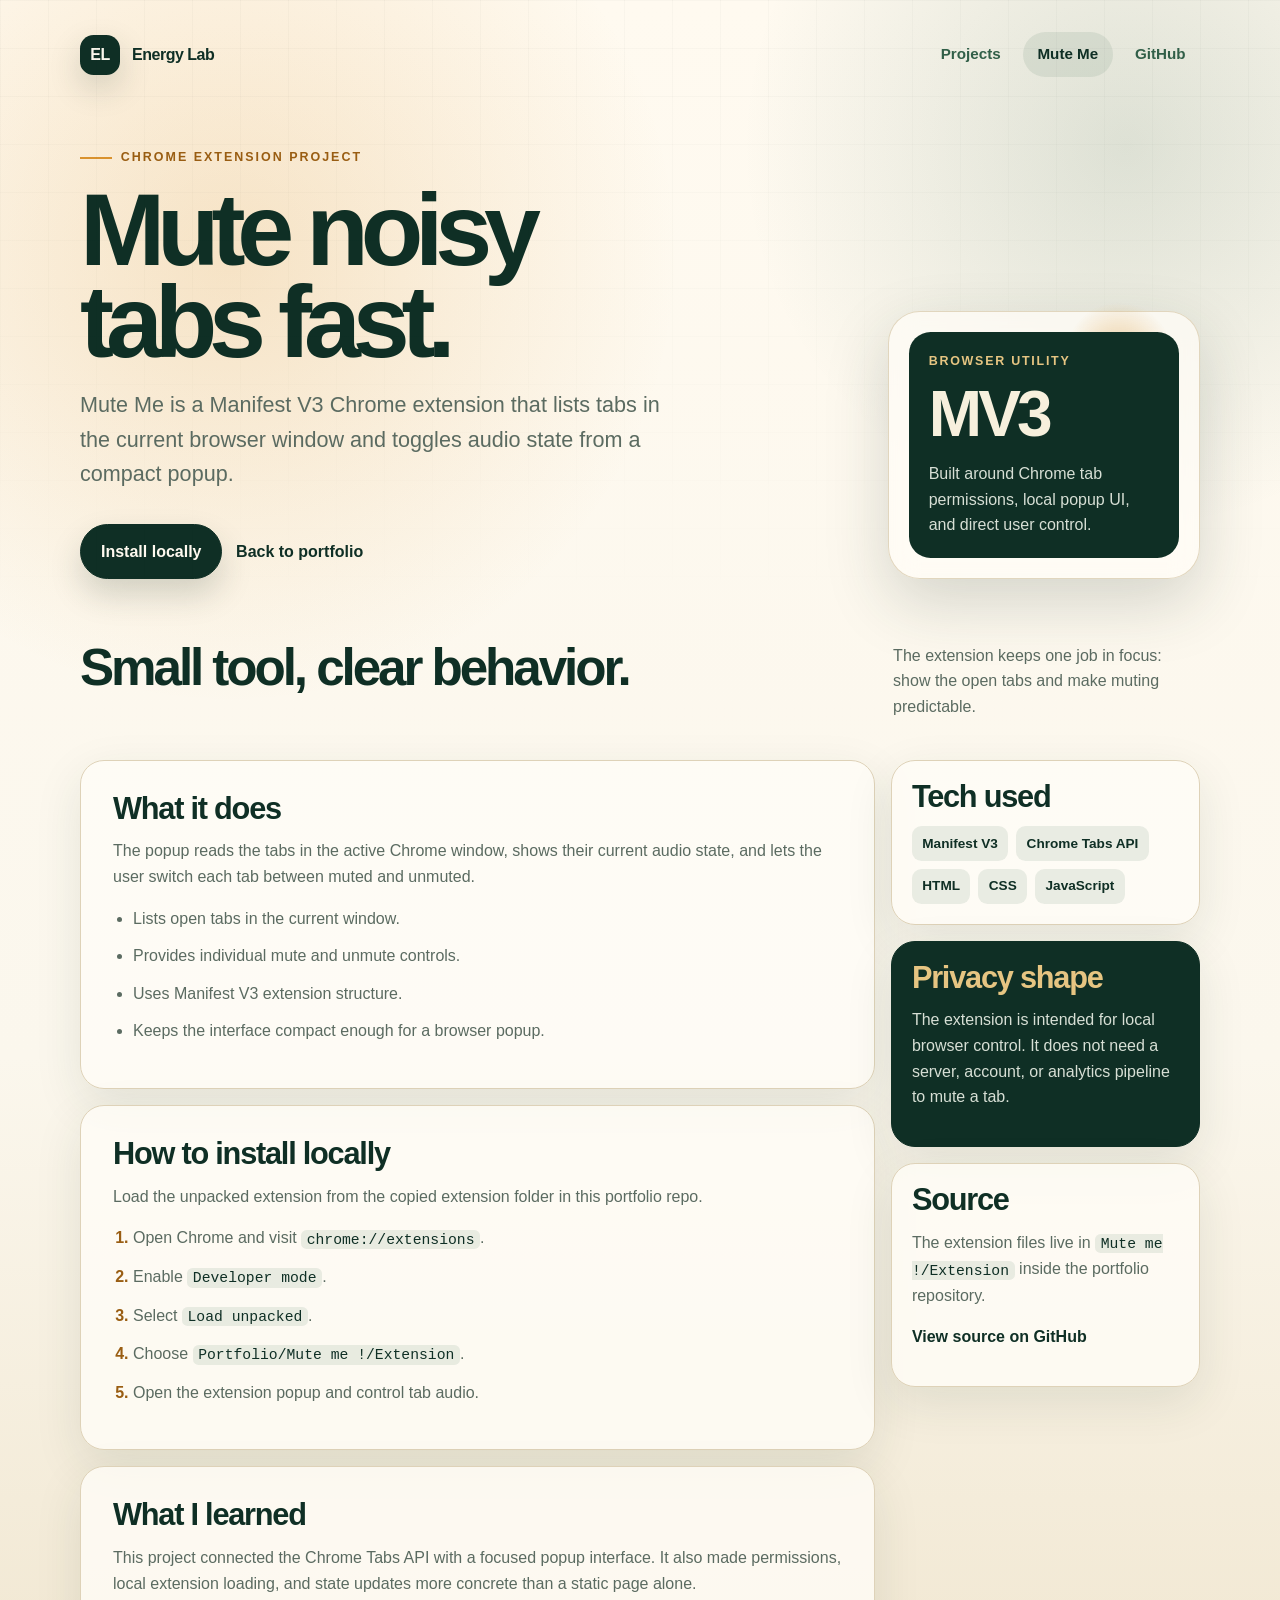
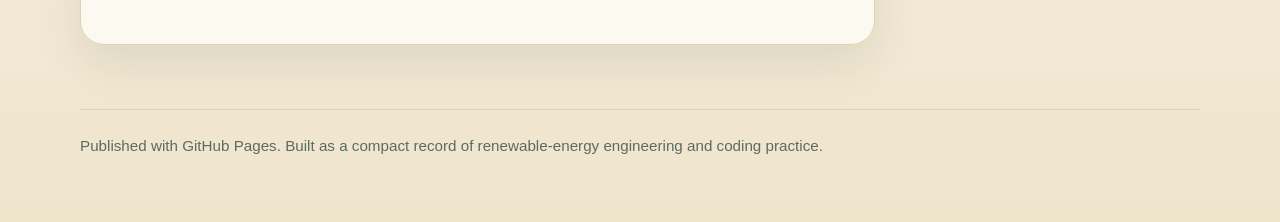
==== project1.html @ e83a7c5d "Initial commit: portfolio pages" ====
<!DOCTYPE html>
<html lang="en">
<head>
    <meta charset="UTF-8">
    <meta name="viewport" content="width=device-width, initial-scale=1.0">
    <meta name="description" content="Mute Me is a Manifest V3 Chrome extension for toggling tab audio from a compact popup interface.">
    <meta name="theme-color" content="#0f2f25">
    <meta property="og:title" content="Mute Me Chrome Extension">
    <meta property="og:description" content="A focused browser utility for muting and unmuting Chrome tabs from one popup.">
    <meta property="og:type" content="website">
    <title>Mute Me | Chrome Extension Project</title>
    <style>
        :root {
            --ink: #102019;
            --muted: #5b6b61;
            --paper: #fbf7ed;
            --surface: #fffdf7;
            --surface-strong: #f0e6cf;
            --line: #ded2b8;
            --forest: #0f2f25;
            --moss: #315f48;
            --sun: #d9922e;
            --sun-dark: #995d12;
            --shadow: rgba(31, 54, 42, 0.18);
        }

        * {
            box-sizing: border-box;
        }

        html {
            scroll-behavior: smooth;
        }

        body {
            margin: 0;
            font-family: Aptos, "Segoe UI", Tahoma, sans-serif;
            color: var(--ink);
            background:
                radial-gradient(circle at 18% 14%, rgba(217, 146, 46, 0.22), transparent 28rem),
                radial-gradient(circle at 88% 8%, rgba(49, 95, 72, 0.16), transparent 24rem),
                linear-gradient(180deg, #fffaf0 0%, var(--paper) 58%, #efe4cc 100%);
            min-height: 100vh;
            line-height: 1.6;
            -webkit-tap-highlight-color: rgba(217, 146, 46, 0.24);
        }

        body::before {
            content: "";
            position: fixed;
            inset: 0;
            pointer-events: none;
            background-image:
                linear-gradient(rgba(15, 47, 37, 0.035) 1px, transparent 1px),
                linear-gradient(90deg, rgba(15, 47, 37, 0.035) 1px, transparent 1px);
            background-size: 3rem 3rem;
            mask-image: linear-gradient(180deg, rgba(0, 0, 0, 0.72), transparent 70%);
        }

        a {
            color: inherit;
        }

        a:focus-visible {
            outline: 3px solid var(--sun);
            outline-offset: 4px;
        }

        .skip-link {
            position: absolute;
            left: 1rem;
            top: 1rem;
            z-index: 10;
            padding: 0.75rem 1rem;
            color: white;
            background: var(--forest);
            border-radius: 999px;
            transform: translateY(-150%);
            transition: transform 180ms ease;
        }

        .skip-link:focus {
            transform: translateY(0);
        }

        .page {
            width: min(1120px, calc(100% - 2rem));
            margin: 0 auto;
            padding: 2rem 0 3rem;
        }

        .site-header {
            display: flex;
            align-items: center;
            justify-content: space-between;
            gap: 1rem;
            margin-bottom: 4rem;
        }

        .brand {
            display: inline-flex;
            align-items: center;
            gap: 0.75rem;
            color: var(--forest);
            font-weight: 800;
            letter-spacing: -0.03em;
            text-decoration: none;
        }

        .brand-mark {
            display: grid;
            width: 2.5rem;
            height: 2.5rem;
            place-items: center;
            color: var(--paper);
            background: var(--forest);
            border-radius: 0.85rem;
            box-shadow: 0 0.8rem 2rem var(--shadow);
            font-variant-numeric: tabular-nums;
        }

        .nav {
            display: flex;
            align-items: center;
            gap: 0.5rem;
        }

        .nav a {
            padding: 0.65rem 0.9rem;
            color: var(--moss);
            font-size: 0.95rem;
            font-weight: 700;
            text-decoration: none;
            border-radius: 999px;
            transition: color 180ms ease, background-color 180ms ease;
        }

        .nav a:hover,
        .nav a[aria-current="page"] {
            color: var(--forest);
            background: rgba(49, 95, 72, 0.1);
        }

        h1,
        h2,
        h3,
        p {
            margin-top: 0;
        }

        .hero {
            display: grid;
            grid-template-columns: minmax(0, 1fr) minmax(18rem, 0.42fr);
            gap: clamp(2rem, 5vw, 4.5rem);
            align-items: end;
            margin-bottom: 4rem;
        }

        .eyebrow {
            display: inline-flex;
            align-items: center;
            gap: 0.55rem;
            margin: 0 0 1rem;
            color: var(--sun-dark);
            font-size: 0.78rem;
            font-weight: 800;
            letter-spacing: 0.16em;
            text-transform: uppercase;
        }

        .eyebrow::before {
            content: "";
            width: 2rem;
            height: 2px;
            background: var(--sun);
        }

        h1 {
            max-width: 11ch;
            margin-bottom: 1.25rem;
            color: var(--forest);
            font-size: clamp(3.25rem, 8vw, 6.8rem);
            line-height: 0.9;
            letter-spacing: -0.08em;
            text-wrap: balance;
        }

        .lead {
            max-width: 42rem;
            margin-bottom: 2rem;
            color: var(--muted);
            font-size: clamp(1.08rem, 2vw, 1.35rem);
            text-wrap: pretty;
        }

        .actions {
            display: flex;
            flex-wrap: wrap;
            gap: 0.85rem;
            align-items: center;
        }

        .button,
        .text-link {
            font-weight: 800;
            text-decoration: none;
        }

        .button {
            display: inline-flex;
            align-items: center;
            justify-content: center;
            min-height: 3rem;
            padding: 0.85rem 1.25rem;
            color: #fffaf0;
            background: var(--forest);
            border: 1px solid var(--forest);
            border-radius: 999px;
            box-shadow: 0 1rem 2rem var(--shadow);
            transition: transform 180ms ease, box-shadow 180ms ease, background-color 180ms ease;
        }

        .button:hover {
            background: var(--moss);
            box-shadow: 0 1.25rem 2.4rem rgba(31, 54, 42, 0.24);
            transform: translateY(-2px);
        }

        .button:active {
            transform: translateY(0);
        }

        .text-link {
            color: var(--forest);
            transition: color 180ms ease;
        }

        .text-link:hover {
            color: var(--sun-dark);
        }

        .project-panel {
            position: relative;
            padding: 1.25rem;
            background: rgba(255, 253, 247, 0.72);
            border: 1px solid rgba(222, 210, 184, 0.9);
            border-radius: 2rem;
            box-shadow: 0 1.5rem 4rem var(--shadow);
            backdrop-filter: blur(14px);
        }

        .project-panel::before {
            content: "";
            position: absolute;
            inset: -0.75rem 1.5rem auto auto;
            width: 7rem;
            height: 7rem;
            background: radial-gradient(circle, rgba(217, 146, 46, 0.42), transparent 68%);
            border-radius: 50%;
        }

        .panel-card {
            position: relative;
            padding: 1.25rem;
            color: #f7f0dd;
            background: var(--forest);
            border-radius: 1.35rem;
        }

        .panel-label {
            margin-bottom: 0.75rem;
            color: #e6c582;
            font-size: 0.78rem;
            font-weight: 800;
            letter-spacing: 0.14em;
            text-transform: uppercase;
        }

        .panel-value {
            margin-bottom: 1rem;
            font-size: clamp(2.6rem, 6vw, 4rem);
            font-weight: 900;
            line-height: 0.95;
            letter-spacing: -0.06em;
            font-variant-numeric: tabular-nums;
        }

        .panel-card p:last-child {
            margin-bottom: 0;
            color: #d7dfd5;
        }

        .section-heading {
            display: grid;
            grid-template-columns: minmax(0, 0.72fr) minmax(16rem, 0.28fr);
            gap: 1.5rem;
            align-items: end;
            margin-bottom: 1.5rem;
        }

        h2 {
            color: var(--forest);
            font-size: clamp(2rem, 4vw, 3.8rem);
            line-height: 0.98;
            letter-spacing: -0.06em;
            text-wrap: balance;
        }

        .section-heading p {
            color: var(--muted);
        }

        .content-grid {
            display: grid;
            grid-template-columns: minmax(0, 0.72fr) minmax(16rem, 0.28fr);
            gap: 1rem;
            align-items: start;
            margin-bottom: 3rem;
        }

        .card,
        .side-card {
            background: rgba(255, 253, 247, 0.82);
            border: 1px solid var(--line);
            border-radius: 1.5rem;
            box-shadow: 0 1rem 3rem rgba(31, 54, 42, 0.1);
        }

        .card {
            padding: clamp(1.25rem, 3vw, 2rem);
        }

        .card + .card {
            margin-top: 1rem;
        }

        .card h3,
        .side-card h3 {
            margin-bottom: 0.85rem;
            color: var(--forest);
            font-size: clamp(1.35rem, 2.4vw, 2rem);
            line-height: 1.05;
            letter-spacing: -0.04em;
        }

        .card p,
        .card li,
        .side-card p,
        .side-card li {
            color: var(--muted);
        }

        .feature-list,
        .tech-list,
        .steps {
            margin: 0;
            padding-left: 1.25rem;
        }

        .feature-list li,
        .steps li {
            margin-bottom: 0.75rem;
        }

        .steps li::marker {
            color: var(--sun-dark);
            font-weight: 900;
        }

        code {
            padding: 0.1rem 0.35rem;
            color: var(--forest);
            background: rgba(49, 95, 72, 0.1);
            border-radius: 0.35rem;
            font-family: "Cascadia Mono", "Courier New", monospace;
            font-size: 0.92em;
        }

        .side-stack {
            display: grid;
            gap: 1rem;
        }

        .side-card {
            padding: 1.25rem;
        }

        .tech-list {
            display: flex;
            flex-wrap: wrap;
            gap: 0.5rem;
            padding: 0;
            list-style: none;
        }

        .tech-list li {
            padding: 0.4rem 0.65rem;
            color: var(--forest);
            background: rgba(49, 95, 72, 0.1);
            border-radius: 0.6rem;
            font-size: 0.85rem;
            font-weight: 800;
        }

        .privacy-note {
            color: #f7f0dd;
            background: var(--forest);
            border-color: var(--forest);
        }

        .privacy-note h3 {
            color: #e6c582;
        }

        .privacy-note p {
            color: #d7dfd5;
        }

        .site-footer {
            margin-top: 4rem;
            padding-top: 1.5rem;
            color: var(--muted);
            border-top: 1px solid var(--line);
            font-size: 0.95rem;
        }

        @media (max-width: 760px) {
            .page {
                width: min(100% - 1.25rem, 1120px);
                padding-top: 1rem;
            }

            .site-header,
            .hero,
            .section-heading,
            .content-grid {
                grid-template-columns: 1fr;
            }

            .site-header {
                align-items: flex-start;
                flex-direction: column;
                margin-bottom: 3rem;
            }

            .nav {
                width: 100%;
                justify-content: space-between;
            }

            .nav a {
                padding-inline: 0.55rem;
            }

            h1 {
                max-width: 9ch;
            }

            .hero {
                margin-bottom: 3.5rem;
            }
        }

        @media (prefers-reduced-motion: reduce) {
            *,
            *::before,
            *::after {
                scroll-behavior: auto !important;
                transition-duration: 0.01ms !important;
                animation-duration: 0.01ms !important;
                animation-iteration-count: 1 !important;
            }
        }
    </style>
</head>
<body>
    <a class="skip-link" href="#main">Skip to content</a>
    <div class="page">
        <header class="site-header">
            <a class="brand" href="index.html" aria-label="Portfolio home">
                <span class="brand-mark" aria-hidden="true">EL</span>
                <span>Energy Lab</span>
            </a>
            <nav class="nav" aria-label="Primary navigation">
                <a href="index.html#projects">Projects</a>
                <a href="project1.html" aria-current="page">Mute Me</a>
                <a href="https://github.com/EnergizerLab/portfolio-website" target="_blank" rel="noreferrer">GitHub</a>
            </nav>
        </header>

        <main id="main">
            <section class="hero" aria-labelledby="hero-title">
                <div>
                    <p class="eyebrow">Chrome extension project</p>
                    <h1 id="hero-title">Mute noisy tabs fast.</h1>
                    <p class="lead">
                        Mute Me is a Manifest V3 Chrome extension that lists tabs in the current browser window and toggles audio state from a compact popup.
                    </p>
                    <div class="actions">
                        <a class="button" href="#install">Install locally</a>
                        <a class="text-link" href="index.html">Back to portfolio</a>
                    </div>
                </div>

                <aside class="project-panel" aria-label="Project snapshot">
                    <div class="panel-card">
                        <p class="panel-label">Browser utility</p>
                        <p class="panel-value">MV3</p>
                        <p>Built around Chrome tab permissions, local popup UI, and direct user control.</p>
                    </div>
                </aside>
            </section>

            <section aria-labelledby="overview-title">
                <div class="section-heading">
                    <h2 id="overview-title">Small tool, clear behavior.</h2>
                    <p>The extension keeps one job in focus: show the open tabs and make muting predictable.</p>
                </div>

                <div class="content-grid">
                    <div>
                        <article class="card">
                            <h3>What it does</h3>
                            <p>
                                The popup reads the tabs in the active Chrome window, shows their current audio state, and lets the user switch each tab between muted and unmuted.
                            </p>
                            <ul class="feature-list">
                                <li>Lists open tabs in the current window.</li>
                                <li>Provides individual mute and unmute controls.</li>
                                <li>Uses Manifest V3 extension structure.</li>
                                <li>Keeps the interface compact enough for a browser popup.</li>
                            </ul>
                        </article>

                        <article class="card" id="install">
                            <h3>How to install locally</h3>
                            <p>
                                Load the unpacked extension from the copied extension folder in this portfolio repo.
                            </p>
                            <ol class="steps">
                                <li>Open Chrome and visit <code>chrome://extensions</code>.</li>
                                <li>Enable <code>Developer mode</code>.</li>
                                <li>Select <code>Load unpacked</code>.</li>
                                <li>Choose <code>Portfolio/Mute me !/Extension</code>.</li>
                                <li>Open the extension popup and control tab audio.</li>
                            </ol>
                        </article>

                        <article class="card">
                            <h3>What I learned</h3>
                            <p>
                                This project connected the Chrome Tabs API with a focused popup interface. It also made permissions, local extension loading, and state updates more concrete than a static page alone.
                            </p>
                        </article>
                    </div>

                    <aside class="side-stack" aria-label="Project details">
                        <section class="side-card">
                            <h3>Tech used</h3>
                            <ul class="tech-list" aria-label="Mute Me technologies">
                                <li>Manifest V3</li>
                                <li>Chrome Tabs API</li>
                                <li>HTML</li>
                                <li>CSS</li>
                                <li>JavaScript</li>
                            </ul>
                        </section>

                        <section class="side-card privacy-note">
                            <h3>Privacy shape</h3>
                            <p>
                                The extension is intended for local browser control. It does not need a server, account, or analytics pipeline to mute a tab.
                            </p>
                        </section>

                        <section class="side-card">
                            <h3>Source</h3>
                            <p>
                                The extension files live in <code>Mute me !/Extension</code> inside the portfolio repository.
                            </p>
                            <p>
                                <a class="text-link" href="https://github.com/EnergizerLab/portfolio-website" target="_blank" rel="noreferrer">View source on GitHub</a>
                            </p>
                        </section>
                    </aside>
                </div>
            </section>
        </main>

        <footer class="site-footer">
            <p>Published with GitHub Pages. Built as a compact record of renewable-energy engineering and coding practice.</p>
        </footer>
    </div>
</body>
</html>
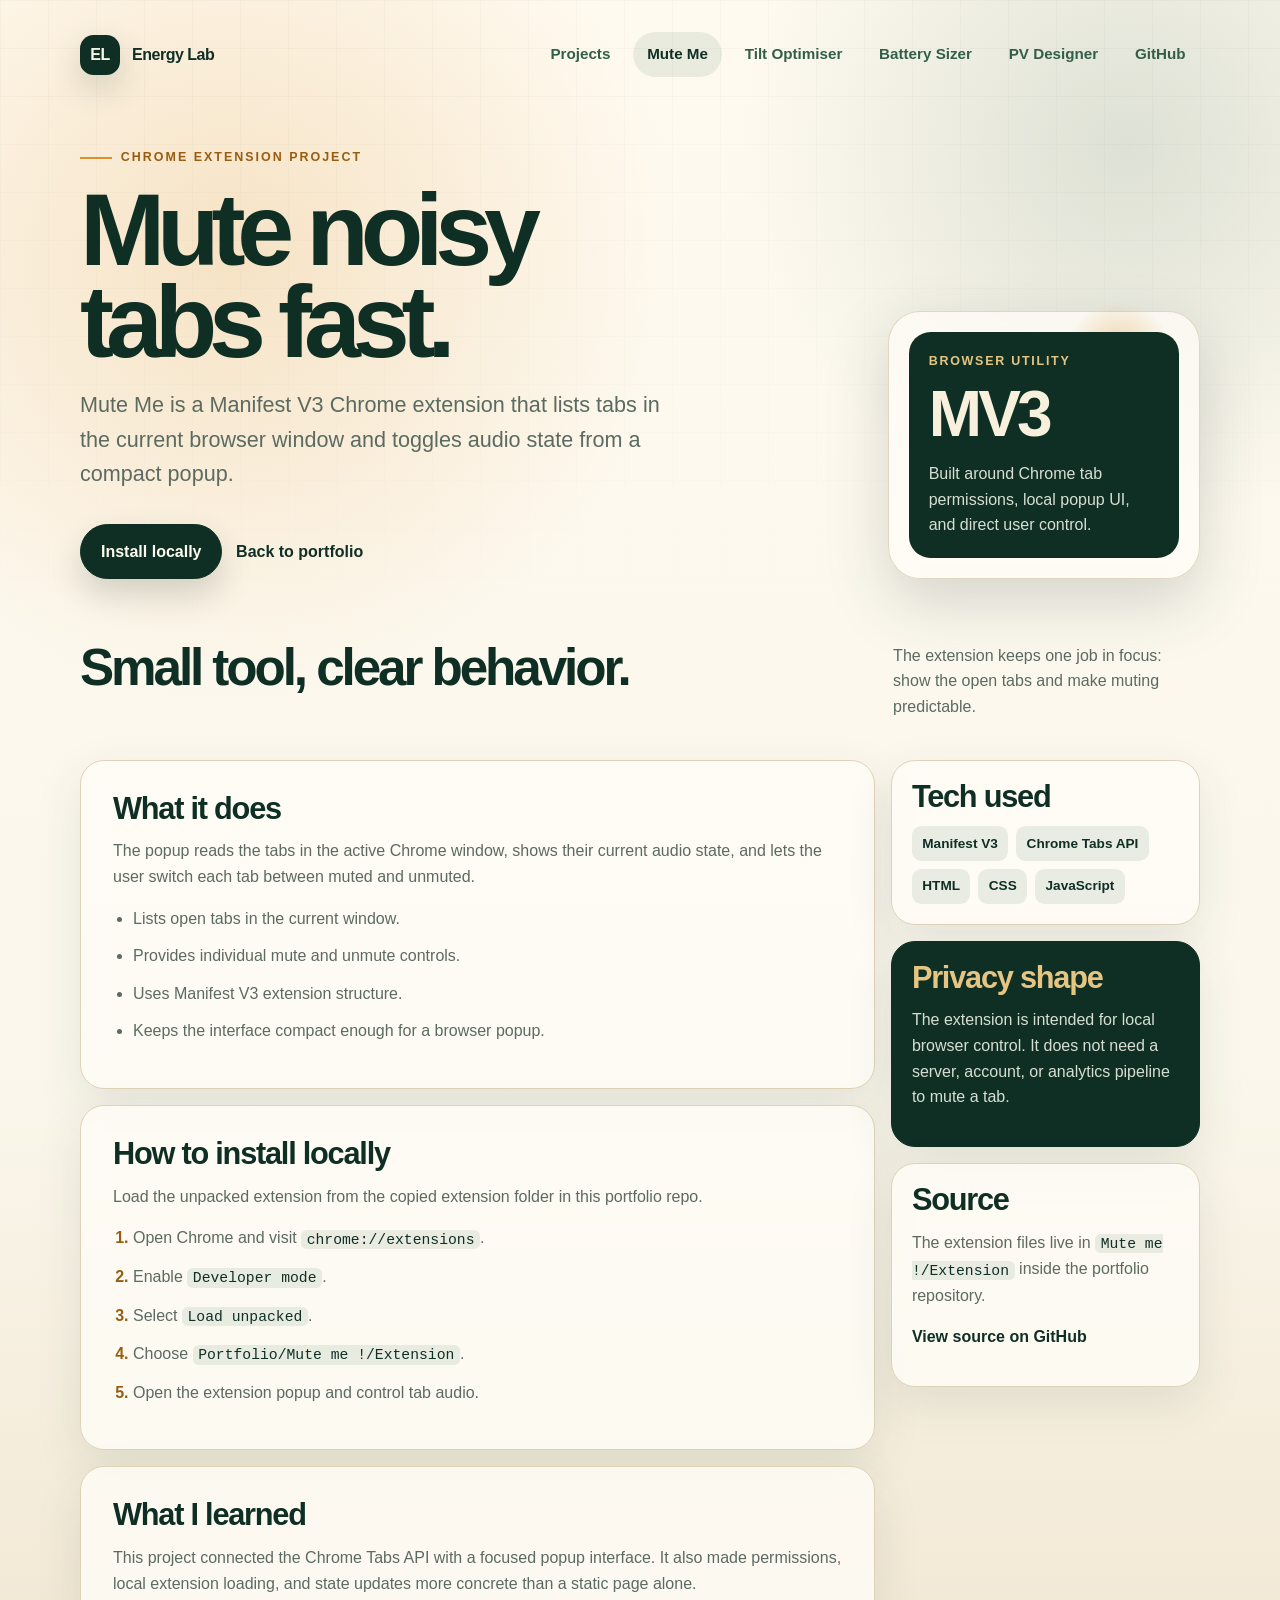
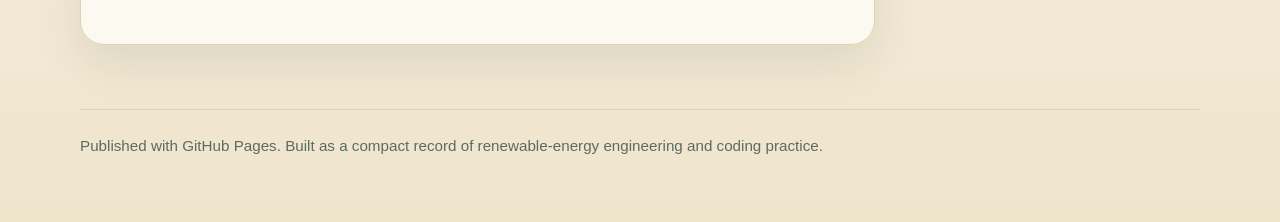
==== commit 448a72a0: "Add renewable energy project pages" ====
--- a/project1.html
+++ b/project1.html
@@ -484,7 +484,10 @@
             <nav class="nav" aria-label="Primary navigation">
                 <a href="index.html#projects">Projects</a>
                 <a href="project1.html" aria-current="page">Mute Me</a>
-                <a href="https://github.com/EnergizerLab/portfolio-website" target="_blank" rel="noreferrer">GitHub</a>
+                <a href="project2.html">Tilt Optimiser</a>
+                <a href="project3.html">Battery Sizer</a>
+                <a href="project4.html">PV Designer</a>
+                <a href="https://github.com/EnergizerLab/portfolio" target="_blank" rel="noreferrer">GitHub</a>
             </nav>
         </header>
 
@@ -579,7 +582,7 @@
                                 The extension files live in <code>Mute me !/Extension</code> inside the portfolio repository.
                             </p>
                             <p>
-                                <a class="text-link" href="https://github.com/EnergizerLab/portfolio-website" target="_blank" rel="noreferrer">View source on GitHub</a>
+                                <a class="text-link" href="https://github.com/EnergizerLab/portfolio" target="_blank" rel="noreferrer">View source on GitHub</a>
                             </p>
                         </section>
                     </aside>
